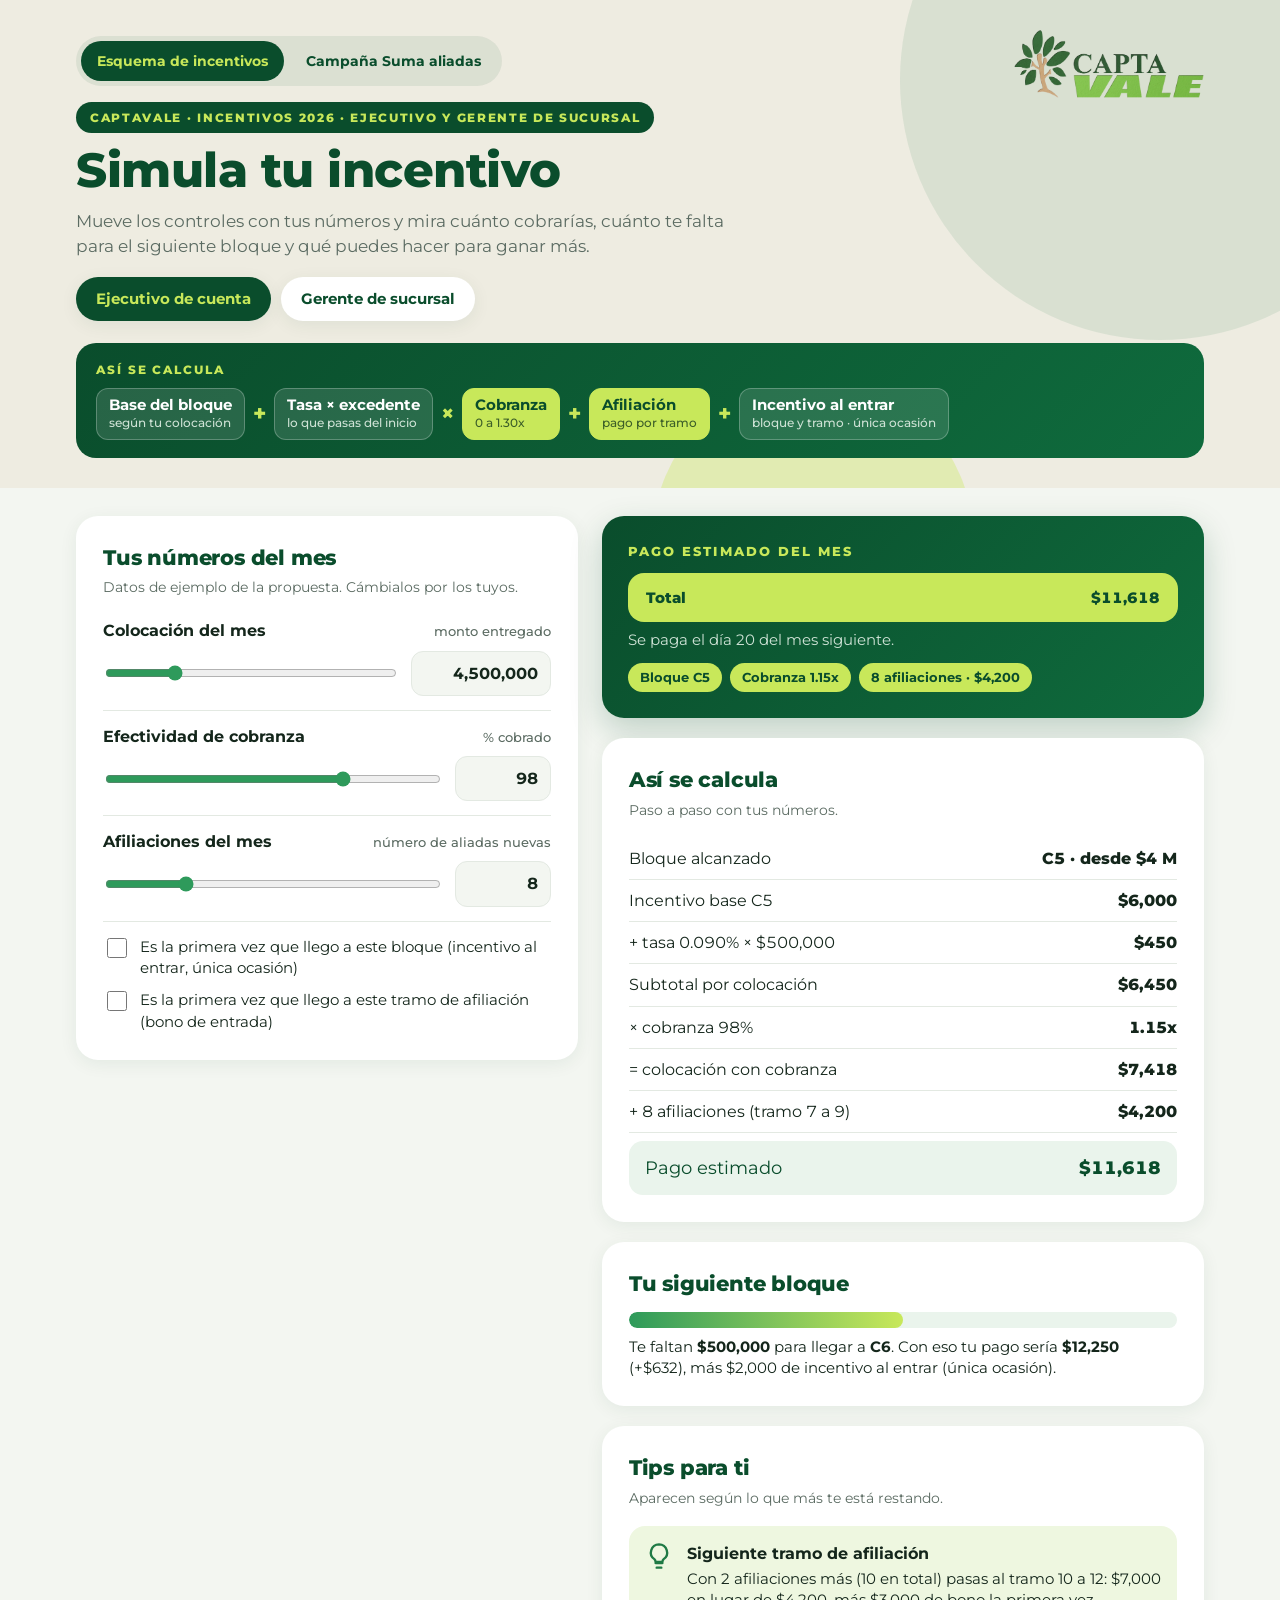
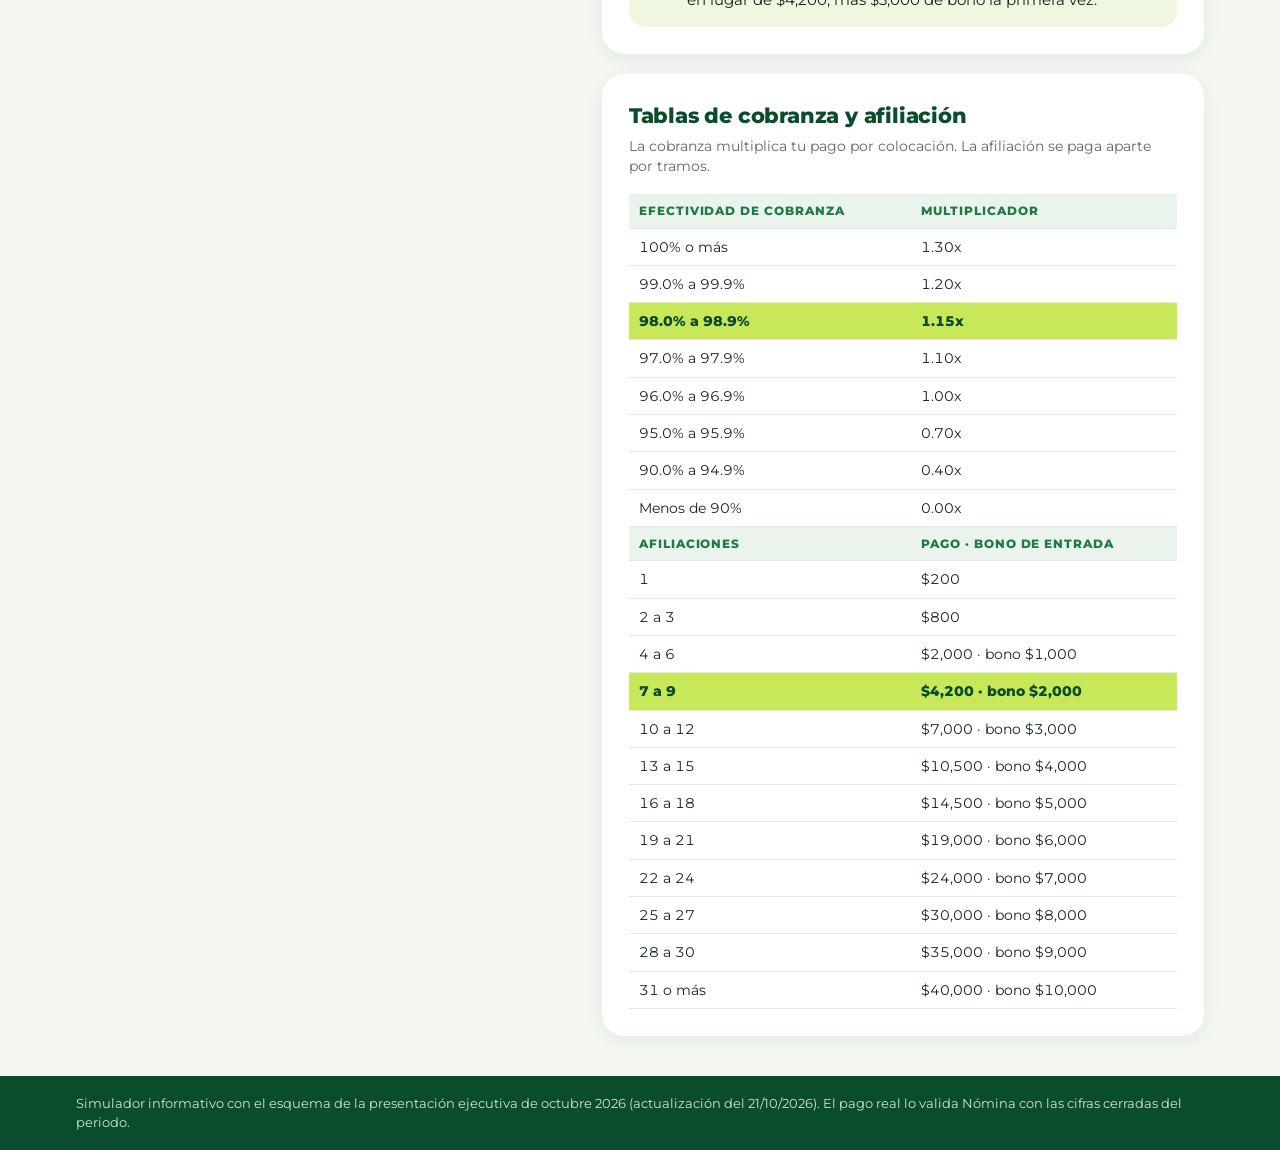
==== ejecutivo-gerente/index.html @ 30ae8094 "Agrega versiones Ejecutivo+Gerente y solo Ejecutivo; renombra salto e incluye aviso de viaje - ejecu" ====
<!doctype html>
<html lang="es">
<head>
<meta charset="utf-8">
<meta name="viewport" content="width=device-width, initial-scale=1, viewport-fit=cover">
<title>Simulador Captavale · Ejecutivo y Gerente</title>
<meta name="claude:viewport-fit-sides" content="cover">
<link rel="preconnect" href="https://fonts.googleapis.com">
<link rel="stylesheet" href="https://fonts.googleapis.com/css2?family=Montserrat:wght@400;500;600;700;800&display=swap">
<link rel="stylesheet" href="../assets/estilo.css">
<style>body{margin:0}[hidden]{display:none!important}</style>
</head>
<body>


<header>
  <div class="c1"></div><div class="c2"></div>
  <div class="wrap">
    <img class="logo" src="../assets/logo.png" alt="Captavale">
    <nav class="sheets" aria-label="Hojas del simulador"><a class="sheet" href="index.html" aria-current="page">Esquema de incentivos</a><a class="sheet" href="campana.html">Campaña Suma aliadas</a></nav>
    <span class="chip">Captavale · Incentivos 2026 · Ejecutivo y Gerente de sucursal</span>
    <h1>Simula tu incentivo</h1>
    <p>Mueve los controles con tus números y mira cuánto cobrarías, cuánto te falta para el siguiente bloque y qué puedes hacer para ganar más.</p>
    <div class="tabs" role="group" aria-label="Puesto">
      <button class="tab" type="button" data-role="ej" aria-pressed="true">Ejecutivo de cuenta</button>
      <button class="tab" type="button" data-role="ge" aria-pressed="false">Gerente de sucursal</button>
    </div>
    <div class="formula" aria-label="Fórmula del cálculo"><div class="lbl">ASÍ SE CALCULA</div><div class="ftoks" id="ftoks"></div></div>
  </div>
</header>

<main>
  <div class="wrap">
    <form class="card" id="form" autocomplete="off">
      <h2 id="formTitle">Tus números del mes</h2>
      <p class="hint" id="formHint">Datos de ejemplo. Cámbialos por los tuyos.</p>

      <div class="field">
        <label for="colNum"><span id="colLabel">Colocación del mes</span><small id="colSmall">monto entregado</small></label>
        <div class="row"><input type="range" id="colRange" aria-label="Colocación"><input class="num" id="colNum" inputmode="numeric"></div>
      </div>
      <div class="field">
        <label for="cobNum">Efectividad de cobranza <small>% cobrado</small></label>
        <div class="row"><input type="range" id="cobRange" min="80" max="105" step="0.1" aria-label="Cobranza"><input class="num short" id="cobNum" inputmode="decimal"></div>
      </div>
      <div class="field" id="afNField">
        <label for="afNNum"><span id="afLabelTxt">Afiliaciones del mes</span><small id="afSmall">número de aliadas nuevas</small></label>
        <div class="row"><input type="range" id="afNRange" min="0" max="35" step="1" aria-label="Afiliaciones"><input class="num short" id="afNNum" inputmode="numeric"></div>
      </div>
      <div class="field" id="rentField">
        <label for="rentNum">Rentabilidad acumulada <small>candado: 15% o más</small></label>
        <div class="row"><input type="range" id="rentRange" min="0" max="40" step="0.5" aria-label="Rentabilidad"><input class="num short" id="rentNum" inputmode="decimal"></div>
      </div>
      <div class="field" id="audField">
        <label for="audNum">Evaluación de auditoría <small>candado: 95% o más</small></label>
        <div class="row"><input type="range" id="audRange" min="70" max="100" step="1" aria-label="Auditoría"><input class="num short" id="audNum" inputmode="decimal"></div>
      </div>

      <div class="checks">
        <label class="check" id="firstBlockWrap"><input type="checkbox" id="firstBlock"><span id="firstBlockTxt">Es la primera vez que llego a este bloque</span></label>
        <label class="check" id="firstAfWrap"><input type="checkbox" id="firstAf"><span>Es la primera vez que llego a este tramo de afiliación (bono de entrada)</span></label>
        <label class="check" id="oldWrap"><input type="checkbox" id="oldBranch" checked><span>La sucursal tiene más de 1 año (aplica el candado de rentabilidad)</span></label>
      </div>
    </form>

    <section class="result" aria-live="polite">
      <div class="hero">
        <span class="lbl" id="heroLbl">Pago estimado del mes</span>
        <div class="totalbox"><span id="totLbl">Total</span><span class="big" id="total">$0</span></div>
        <span class="sub" id="heroSub"></span>
        <div class="pills" id="pills"></div>
      </div>

      <div class="card">
        <h2>Así se calcula</h2>
        <p class="hint">Paso a paso con tus números.</p>
        <div class="breakdown" id="breakdown"></div>
      </div>

      <div class="card progress">
        <h2>Tu siguiente bloque</h2>
        <div class="bar" role="img" id="barWrap" aria-label="Avance dentro del bloque"><i id="bar" style="width:0%"></i></div>
        <p id="nextTxt"></p>
      </div>

      <div class="card">
        <h2>Tips para ti</h2>
        <p class="hint">Aparecen según lo que más te está restando.</p>
        <div class="tips" id="tips"></div>
      </div>

      <div class="card">
        <h2>Tablas de cobranza y afiliación</h2>
        <p class="hint" id="multHint"></p>
        <div class="scroll"><table class="mtable" id="mtable"></table></div>
      </div>
    </section>
  </div>
</main>
<footer><div class="wrap">Simulador informativo con el esquema de la presentación ejecutiva de octubre 2026 (actualización del 21/10/2026). El pago real lo valida Nómina con las cifras cerradas del periodo.</div></footer>

<script>
(function(){
  const fmt = v => '$' + Math.round(v).toLocaleString('en-US');
  const fmtM = v => '$' + (v/1e6).toLocaleString('en-US',{maximumFractionDigits:2}) + ' M';
  const pct = v => (Math.round(v*1000)/10).toString().replace(/\.0$/,'') ;
  const num = n => n.toLocaleString('en-US');

  // ---------------- Tablas del esquema (presentación ejecutiva, octubre 2026)
  // Colocación: base del bloque + tasa marginal × excedente; "entra" = incentivo al entrar al bloque (única ocasión).
  const EJ = {
    code:'C', step:1e6, period:'mes',
    base:[250,1000,2000,3500,6000,7000,8000,11000,13000,15000,16000,20000,22000,24000,26000,35000],
    tasa:[.0008,.0008,.0008,.0009,.0009,.0010,.0010,.0011,.0011,.0012,.0012,.0013,.0013,.0014,.0015,.0015],
    entra:[500,1000,1000,1000,1000,2000,2000,2000,2000,2000,4000,4000,4000,6000,6000,8000]
  };
  const GE = {
    code:'G', step:2e6, period:'mes',
    base:[0,1000,2000,3500,5500,9000,10500,12500,15000,18000,21000,25000,29000,36000,42500,50000],
    tasa:[.00026,.00027,.00029,.00030,.00031,.00033,.00034,.00036,.00038,.00039,.00041,.00043,.00045,.00047,.00050,.00052],
    entra:[500,500,500,1000,1000,1000,2000,2000,2000,3000,3000,4000,4000,6000,6000,0]
  };
  const RE = {
    code:'B', step:15e6, period:'trimestre',
    base:[5000,7750,11150,15050,19600,24650,30350,36550,43400,50900,58900,67550,76850,86800,97400,108500,120250,132650,145700,159400,173750],
    tasa:[.00015,.00016,.00016,.00017,.00017,.00018,.00018,.00019,.00020,.00020,.00021,.00022,.00023,.00024,.00024,.00025,.00026,.00027,.00028,.00029,.00030],
    // El salto de la tabla regional ($0 a $10,000) ya está incluido en la base de cada bloque: no se paga aparte.
    salto:[0,500,1000,1500,2000,2500,3000,3500,4000,4500,5000,5500,6000,6500,7000,7500,8000,8500,9000,9500,10000],
    entra:null
  };
  // Multiplicador de cobranza (igual para los tres niveles)
  const EFF = [[100,'100% o más',1.30],[99,'99.0% a 99.9%',1.20],[98,'98.0% a 98.9%',1.15],[97,'97.0% a 97.9%',1.10],
               [96,'96.0% a 96.9%',1.00],[95,'95.0% a 95.9%',0.70],[90,'90.0% a 94.9%',0.40],[-1,'Menos de 90%',0]];
  const effRow = p => EFF.findIndex(r => p >= r[0]);
  // Pago por afiliación: [mínimo, máximo, pago, bono de entrada]
  const AF_EJ = [[1,1,200,0],[2,3,800,0],[4,6,2000,1000],[7,9,4200,2000],[10,12,7000,3000],[13,15,10500,4000],[16,18,14500,5000],
                 [19,21,19000,6000],[22,24,24000,7000],[25,27,30000,8000],[28,30,35000,9000],[31,Infinity,40000,10000]];
  const AF_GE = [[1,4,0,0],[5,10,200,0],[11,20,750,0],[21,30,1500,1000],[31,40,3000,2000],[41,50,6000,3000],[51,60,10000,4000],
                 [61,70,15000,5000],[71,80,17500,6000],[81,90,24000,7000],[91,100,28000,8000],[101,Infinity,35000,9000]];
  const AF_RE = [[1,100,0,0],[101,200,1000,0],[201,300,5000,1000],[301,400,9000,2000],[401,500,14000,3000],[501,600,20000,4000],
                 [601,700,30000,5000],[701,Infinity,50000,6000]];
  const afTramo = (T, n) => T.find(t => n >= t[0] && n <= t[1]) || null;
  const afLabel = t => t[1] === Infinity ? num(t[0]) + ' o más' : (t[0] === t[1] ? String(t[0]) : num(t[0]) + ' a ' + num(t[1]));

  const ROLES = {
    ej:{tbl:EJ, af:AF_EJ, title:'Tus números del mes', col:'Colocación del mes', colSmall:'monto entregado', colMax:20e6, colStep:50000,
        afTxt:'Afiliaciones del mes', afSmall:'número de aliadas nuevas', afMax:35,
        hero:'Pago estimado del mes', firstTxt:'Es la primera vez que llego a este bloque (incentivo al entrar, única ocasión)',
        sample:{col:4500000,cob:98,afN:8,rent:25,aud:96}},
    ge:{tbl:GE, af:AF_GE, title:'Los números de tu sucursal', col:'Colocación de la sucursal', colSmall:'suma de tus ejecutivos en el mes', colMax:40e6, colStep:100000,
        afTxt:'Afiliaciones de la sucursal', afSmall:'suma de tus ejecutivos en el mes', afMax:120,
        hero:'Pago estimado del mes', firstTxt:'Es la primera vez que la sucursal llega a este bloque (incentivo al entrar, única ocasión)',
        sample:{col:10500000,cob:97,afN:25,rent:25,aud:96}},
    re:{tbl:RE, af:AF_RE, title:'Los números de tu región', col:'Colocación del trimestre', colSmall:'suma de 3 meses de la región', colMax:330e6, colStep:500000,
        afTxt:'Afiliaciones de la región', afSmall:'suma del trimestre', afMax:800,
        hero:'Pago estimado del trimestre', firstTxt:'',
        sample:{col:125000000,cob:99,afN:250,rent:16,aud:96}}
  };

  const FORMULA = {
    ej:[['Base del bloque','según tu colocación',0],'+',['Tasa × excedente','lo que pasas del inicio',0],'×',['Cobranza','0 a 1.30x',1],'+',['Afiliación','pago por tramo',1],'+',['Incentivo al entrar','bloque y tramo · única ocasión',0]],
    ge:[['Base del bloque','colocación de la sucursal',0],'+',['Tasa × excedente','lo que pasa del inicio',0],'×',['Cobranza','0 a 1.30x',1],'+',['Afiliación','pago por tramo',1],'+',['Incentivo al entrar','única ocasión',0],'→',['Candados','rentabilidad y auditoría',0]],
    re:[['Base del bloque','colocación del trimestre',0],'+',['Tasa × excedente','lo que pasa del inicio',0],'×',['Cobranza','0 a 1.30x',1],'+',['Afiliación','pago por tramo',1],'→',['Candados','rentabilidad y auditoría',0]]
  };
  const PERMITIDOS = ['ej','ge'];
  let role = 'ej';
  try { const r = localStorage.getItem('captavale-sim-role-ejecutivo-gerente'); if (r && PERMITIDOS.includes(r)) role = r; } catch(e){}
  const $ = id => document.getElementById(id);
  const pairs = [['colRange','colNum'],['cobRange','cobNum'],['afNRange','afNNum'],['rentRange','rentNum'],['audRange','audNum']];

  function blockOf(t, amt){ return Math.min(Math.floor(Math.max(amt,0) / t.step), t.base.length - 1); }

  function setRole(r){
    role = r;
    try { localStorage.setItem('captavale-sim-role-ejecutivo-gerente', r); } catch(e){}
    document.querySelectorAll('.tab').forEach(b => b.setAttribute('aria-pressed', String(b.dataset.role === r)));
    const R = ROLES[r];
    $('formTitle').textContent = R.title;
    $('colLabel').textContent = R.col; $('colSmall').textContent = R.colSmall;
    $('colRange').max = R.colMax; $('colRange').step = R.colStep; $('colRange').min = 0;
    $('afLabelTxt').textContent = R.afTxt; $('afSmall').textContent = R.afSmall; $('afNRange').max = R.afMax;
    $('heroLbl').textContent = R.hero;
    $('ftoks').innerHTML = FORMULA[r].map(x => typeof x === 'string' ? `<span class="op">${x}</span>` : `<div class="tok${x[2]?' l':''}">${x[0]}<small>${x[1]}</small></div>`).join('');
    $('rentField').hidden = r === 'ej';
    $('audField').hidden = r === 'ej';
    $('oldWrap').hidden = r !== 'ge';
    $('firstBlockWrap').hidden = r === 're';
    $('firstBlockTxt').textContent = R.firstTxt;
    const s = R.sample;
    setVal('col', s.col); setVal('cob', s.cob); setVal('afN', s.afN); setVal('rent', s.rent); setVal('aud', s.aud);
    $('firstBlock').checked = false; $('firstAf').checked = false;
    $('formHint').textContent = 'Datos de ejemplo de la propuesta. Cámbialos por los tuyos.';
    calc();
  }
  function setVal(k, v){
    $(k+'Range').value = v;
    $(k+'Num').value = (k === 'col' || k === 'afN') ? Math.round(v).toLocaleString('en-US') : String(v);
  }
  function getVal(k){
    const v = parseFloat(String($(k+'Num').value).replace(/[^0-9.]/g,''));
    return isNaN(v) ? 0 : v;
  }

  const ICON = {
    tip:'<svg viewBox="0 0 24 24" fill="none" stroke="currentColor" stroke-width="2" stroke-linecap="round" stroke-linejoin="round" aria-hidden="true"><path d="M9 18h6M10 22h4M12 2a7 7 0 0 0-4 12.7c.6.5 1 1.3 1 2.1V17h6v-.2c0-.8.4-1.6 1-2.1A7 7 0 0 0 12 2z"/></svg>',
    warn:'<svg viewBox="0 0 24 24" fill="none" stroke="currentColor" stroke-width="2" stroke-linecap="round" stroke-linejoin="round" aria-hidden="true"><path d="M10.3 3.9 1.8 18a2 2 0 0 0 1.7 3h17a2 2 0 0 0 1.7-3L13.7 3.9a2 2 0 0 0-3.4 0z"/><path d="M12 9v4M12 17h.01"/></svg>',
    ok:'<svg viewBox="0 0 24 24" fill="none" stroke="currentColor" stroke-width="2" stroke-linecap="round" stroke-linejoin="round" aria-hidden="true"><circle cx="12" cy="12" r="10"/><path d="m8 12 3 3 5-6"/></svg>'
  };
  function tipHTML(kind, title, body, list){
    const cls = kind === 'ok' || kind === 'tip' ? '' : kind;
    const ic = kind === 'ok' ? ICON.ok : (kind === 'tip' ? ICON.tip : ICON.warn);
    return `<div class="tip ${cls}">${ic}<div><h3>${title}</h3><p>${body}</p>${list ? '<ul>' + list.map(x => '<li>' + x + '</li>').join('') + '</ul>' : ''}</div></div>`;
  }
  const TIPS_COB = ['Llama o visita 2 días antes de cada vencimiento, sobre todo en el primer pago.',
                    'Revisa tu cartera cada día: un atraso de 1 día se arregla hoy.',
                    'Antes de colocar, valida domicilio, referencias y cuánto puede pagar la aliada.'];
  const TIPS_AF = ['Pide recomendaciones a tus aliadas de personas que trabajan con vales.',
                   'Pide referidas a tus mejores aliadas: una aliada que paga bien recomienda a otras igual.',
                   'Mide tu avance cada semana; no esperes al día 30.'];
  const TIPS_GE_AF = ['Revisa cada semana el avance de afiliación de cada ejecutivo.',
                      'Acompaña a quien lleva menos de 4 afiliaciones: desde 4 al mes cada ejecutivo cobra $2,000 por afiliación.',
                      'Activa a las aliadas nuevas en sus primeros 30 días.'];
  const TIPS_RE_AF = ['Pide a cada gerente su plan semanal de afiliación.',
                      'Compara sucursales cada semana y apoya a las que van abajo del ritmo.',
                      'Recuerda que la campaña Suma aliadas premia a las ejecutivas: úsala para empujar el trimestre.'];

  function calc(){
    const R = ROLES[role], t = R.tbl, AF = R.af;
    const col = getVal('col'), cob = getVal('cob'), afN = Math.floor(getVal('afN')), rent = getVal('rent'), aud = getVal('aud');
    const i = blockOf(t, col), code = t.code + (i+1);
    const desde = i * t.step, extraAmt = Math.max(col - desde, 0);
    const base = t.base[i], extra = t.tasa[i] * extraAmt, sub = base + extra;
    const ci = effRow(cob), cm = EFF[ci][2];
    const lines = [], tips = [], pills = [];

    lines.push(['Bloque alcanzado', code + ' · desde ' + fmtM(desde)]);
    lines.push(['Incentivo base ' + code, fmt(base)]);
    lines.push(['+ tasa ' + (t.tasa[i]*100).toFixed(t.tasa[i] < .001 ? 3 : 2) + '% × ' + fmt(extraAmt), fmt(extra)]);
    lines.push(['Subtotal por colocación', fmt(sub), 'b']);
    lines.push(['× cobranza ' + pct(cob/100) + '%', cm.toFixed(2) + 'x']);
    const colPart = Math.round(sub * cm * 100) / 100;
    lines.push(['= colocación con cobranza', fmt(colPart)]);

    const tr = afTramo(AF, afN), afPay = tr ? tr[2] : 0;
    lines.push(['+ ' + num(afN) + ' afiliaciones' + (tr ? ' (tramo ' + afLabel(tr) + ')' : ''), fmt(afPay)]);
    let entra = 0, bonoAf = 0;
    if ($('firstBlock').checked && t.entra && t.entra[i]){ entra = t.entra[i]; lines.push(['+ incentivo al entrar a ' + code + ' (única ocasión)', fmt(entra)]); }
    if ($('firstAf').checked && tr && tr[3]){ bonoAf = tr[3]; lines.push(['+ bono de entrada al tramo (una vez)', fmt(bonoAf)]); }
    const gross = colPart + afPay + entra + bonoAf;

    let candadosOk = true, total = gross;
    if (role !== 'ej'){
      const needRent = role === 're' || $('oldBranch').checked;
      const rentOk = !needRent || rent >= 15, audOk = aud >= 95;
      candadosOk = rentOk && audOk;
      lines.push(['Candados (rentabilidad ' + pct(rent/100) + '%, auditoría ' + pct(aud/100) + '%)', candadosOk ? 'Cumple' : 'No cumple', candadosOk ? '' : 'm']);
      total = candadosOk ? gross : 0;
      if (!candadosOk){
        tips.push(['bad', 'Sin candados no hay pago', (!rentOk ? 'La rentabilidad está en ' + pct(rent/100) + '% y el mínimo es 15%. ' : '') + (!audOk ? 'La auditoría está en ' + pct(aud/100) + '% y el mínimo es 95%. ' : '') + 'Con los candados cumplidos cobrarías ' + fmt(gross) + '.',
          ['Revisa gastos y castigos de cartera ' + (role==='ge'?'de la sucursal':'de cada sucursal') + ' cada semana.', 'Prepara la auditoría con la lista de puntos revisados y corrige los pendientes antes de la visita.']]);
      }
    }

    $('total').textContent = fmt(total);
    $('heroSub').textContent = role === 're'
      ? 'Se paga al cierre del trimestre. Bono anual de 3 meses de sueldo si la región supera 20% de rentabilidad (con EBITDA Capta cumpliendo al 85%).'
      : (role === 'ge' ? 'Si tienes varias sucursales, cobras la suma de todas.' : 'Se paga el día 20 del mes siguiente.');
    lines.push(['Pago estimado', fmt(total), 't']);
    $('breakdown').innerHTML = lines.map(l => `<div class="line${l[2]==='t'?' total':''}${l[2]==='m'?' muted':''}"><span>${l[0]}</span><span>${l[1]}</span></div>`).join('');

    // pills
    pills.push(['Bloque ' + code, 'ok']);
    pills.push(['Cobranza ' + cm.toFixed(2) + 'x', cm >= 1 ? 'ok' : (cm > 0 ? 'warn' : 'bad')]);
    pills.push([num(afN) + ' afiliaciones · ' + fmt(afPay), afPay > 0 ? 'ok' : 'warn']);
    if (role !== 'ej') pills.push([candadosOk ? 'Candados OK' : 'Candados sin cumplir', candadosOk ? 'ok' : 'bad']);
    $('pills').innerHTML = pills.map(p => `<span class="pill ${p[1]}">${p[0]}</span>`).join('');

    // siguiente bloque
    const last = i === t.base.length - 1;
    const into = last ? 1 : (col - desde) / t.step;
    $('bar').style.width = Math.max(2, Math.min(100, into*100)) + '%';
    if (last){
      $('nextTxt').innerHTML = 'Estás en el bloque más alto (' + code + '). Cada peso adicional suma ' + (t.tasa[i]*100).toFixed(3) + '% sobre lo que pase de ' + fmtM(desde) + '.';
      $('barWrap').setAttribute('aria-label', 'Bloque más alto ' + code);
    } else {
      const falta = (i+1) * t.step - col;
      const nextCol = t.base[i+1] * cm;
      const gain = candadosOk ? nextCol - colPart : 0;
      const nextTotal = candadosOk ? nextCol + afPay : 0;
      $('nextTxt').innerHTML = `Te faltan <b>${fmt(falta)}</b> para llegar a <b>${t.code}${i+2}</b>. Con eso tu pago sería <b>${fmt(nextTotal)}</b> (${gain >= 0 ? '+' : ''}${fmt(gain)})` +
        (t.entra && t.entra[i+1] ? `, más ${fmt(t.entra[i+1])} de incentivo al entrar (única ocasión).` : '.')
        + (t.salto ? ` La base de ${t.code}${i+2} ya incluye un salto de ${fmt(t.salto[i+1])}.` : '');
      $('barWrap').setAttribute('aria-label', 'Llevas ' + Math.round(into*100) + '% del bloque ' + code);
      if (into >= 0.75) tips.push(['tip', 'Estás muy cerca del siguiente bloque', `Solo te faltan ${fmt(falta)} para ${t.code}${i+2}. Subir de bloque vale más que crecer dentro del bloque.`]);
    }

    // tips de cobranza
    if (cob < 90){
      tips.unshift(['bad', 'Con menos de 90% de cobranza no hay pago por colocación', `Tu cobranza está en ${pct(cob/100)}%. Si llegas a 96%, tu pago por colocación sería ${fmt(sub)}.`, TIPS_COB]);
    } else if (cob < 96){
      tips.unshift(['warn', 'Tu cobranza te está restando', `Con ${pct(cob/100)}% tu colocación se multiplica por ${cm.toFixed(2)}. Llegando a 96% cobrarías ${fmt(sub)} por colocación en lugar de ${fmt(colPart)}.`, TIPS_COB]);
    }
    // tips de afiliación
    const ix = tr ? AF.indexOf(tr) : -1;
    let nt = AF[ix + 1];
    while (nt && nt[2] === 0) nt = AF[AF.indexOf(nt) + 1];
    const tipList = role === 'ej' ? TIPS_AF : (role === 'ge' ? TIPS_GE_AF : TIPS_RE_AF);
    if (nt){
      const faltan = nt[0] - afN;
      const kind = afPay === 0 || (role === 'ej' && afN < 4) ? 'warn' : 'tip';
      const head = afPay === 0 ? 'Empieza a cobrar por afiliación' : 'Siguiente tramo de afiliación';
      tips.push([kind, head, `Con ${num(faltan)} ${faltan===1?'afiliación':'afiliaciones'} más (${num(nt[0])} en total) pasas al tramo ${afLabel(nt)}: ${fmt(nt[2])} en lugar de ${fmt(afPay)}${nt[3] ? ', más ' + fmt(nt[3]) + ' de bono la primera vez' : ''}.`, kind === 'warn' ? tipList : null]);
    }
    if (!tips.length) tips.push(['ok', 'Vas muy bien', 'Cobranza y afiliación están en verde. Mantén la cartera sana y busca el siguiente bloque.']);
    $('tips').innerHTML = tips.map(x => tipHTML(x[0], x[1], x[2], x[3])).join('');

    // tablas
    $('multHint').textContent = 'La cobranza multiplica tu pago por colocación. La afiliación se paga aparte por tramos' + (role === 'ej' ? '.' : ' (' + (role === 'ge' ? 'afiliaciones de la sucursal en el mes' : 'afiliaciones de la región en el trimestre') + ').');
    let h = '<thead><tr><th>Efectividad de cobranza</th><th>Multiplicador</th></tr></thead><tbody>';
    EFF.forEach((r, k) => { h += `<tr class="${k===ci?'on':''}"><td>${r[1]}</td><td>${r[2].toFixed(2)}x</td></tr>`; });
    h += '</tbody><thead><tr><th>Afiliaciones</th><th>Pago · bono de entrada</th></tr></thead><tbody>';
    AF.forEach(a => { h += `<tr class="${a===tr?'on':''}"><td>${afLabel(a)}</td><td>${fmt(a[2])}${a[3]?' · bono '+fmt(a[3]):''}</td></tr>`; });
    $('mtable').innerHTML = h + '</tbody>';
  }

  pairs.forEach(([r, n]) => {
    const k = r.replace('Range','');
    $(r).addEventListener('input', () => { setVal(k, parseFloat($(r).value)); calc(); });
    $(n).addEventListener('input', () => { $(r).value = getVal(k); calc(); });
    $(n).addEventListener('blur', () => setVal(k, getVal(k)));
  });
  ['firstBlock','firstAf','oldBranch'].forEach(id => $(id).addEventListener('change', calc));
  document.querySelectorAll('.tab').forEach(b => b.addEventListener('click', () => setRole(b.dataset.role)));
  $('form').addEventListener('submit', e => e.preventDefault());
  setRole(role);
})();
</script>

</body>
</html>
---- assets/estilo.css ----
/* Look de las infografías Captavale: encabezado crema con círculos y logo, fórmula en barra verde, tarjetas blancas con sombra suave y resultado tipo recibo. */
:root{
  --deep:#0A4D2C; --brand-2:#1F7A45; --mid:#2E9A5B; --lime:#C8E85A; --cream:#EEECE1; --on-brand:#FFFFFF; --on-brand-soft:#CFE3D6;
  --bg:#F3F6F1; --surface:#FFFFFF; --surface-2:#EAF4EC; --ink:#14261B; --muted:#5B6B62; --line:#E3E9E2; --title:#0A4D2C;
  --good:#1E7B4B; --warn:#8A5A00; --warn-bg:#FCEFD6; --bad:#B42318; --bad-bg:#FDECEA; --tip-bg:#EEF7E0; --shadow:0 4px 18px rgba(10,77,44,.07);
  --font:'Montserrat', 'Segoe UI', system-ui, sans-serif;
}
@media (prefers-color-scheme: dark){:root:not([data-theme="light"]){
  --deep:#0B3A22; --brand-2:#5FD08F; --mid:#3DB56A; --cream:#17281E; --on-brand:#F1F8F3; --on-brand-soft:#A9CDB6;
  --bg:#0C1712; --surface:#13241A; --surface-2:#1B3325; --ink:#E6F2EA; --muted:#9DB8A6; --line:#26412F; --title:#C8E85A;
  --good:#5FD08F; --warn:#F2C46B; --warn-bg:#3A2E12; --bad:#FF8A80; --bad-bg:#3D1A17; --tip-bg:#1F3320; --shadow:none; color-scheme:dark}}
:root[data-theme="dark"]{
  --deep:#0B3A22; --brand-2:#5FD08F; --mid:#3DB56A; --cream:#17281E; --on-brand:#F1F8F3; --on-brand-soft:#A9CDB6;
  --bg:#0C1712; --surface:#13241A; --surface-2:#1B3325; --ink:#E6F2EA; --muted:#9DB8A6; --line:#26412F; --title:#C8E85A;
  --good:#5FD08F; --warn:#F2C46B; --warn-bg:#3A2E12; --bad:#FF8A80; --bad-bg:#3D1A17; --tip-bg:#1F3320; --shadow:none; color-scheme:dark}
*{box-sizing:border-box}
body{background:var(--bg);color:var(--ink);font-family:var(--font);font-size:16px;line-height:1.45}
.wrap{max-width:1160px;margin:0 auto;padding-left:max(16px, env(safe-area-inset-left, 0px));padding-right:max(16px, env(safe-area-inset-right, 0px))}
header{position:relative;background:var(--cream);overflow:hidden}
header .c1{position:absolute;right:-140px;top:-180px;width:520px;height:520px;border-radius:50%;background:var(--brand-2);opacity:.10;pointer-events:none}
header .c2{position:absolute;right:24%;bottom:-210px;width:320px;height:320px;border-radius:50%;background:var(--lime);opacity:.35;pointer-events:none}
header .wrap{position:relative;padding-block:36px 30px;display:flex;flex-direction:column;gap:12px}
.logo{position:absolute;right:max(16px, env(safe-area-inset-right, 0px));top:30px;width:190px;height:auto}
@media (max-width:640px){.logo{position:static;width:150px;order:-1}}
.chip{align-self:flex-start;background:var(--deep);color:var(--lime);font-weight:800;font-size:12px;letter-spacing:.14em;padding:7px 14px;border-radius:999px;text-transform:uppercase}
h1{margin:0;font-size:clamp(30px,4.8vw,48px);font-weight:800;line-height:1.08;letter-spacing:-.5px;color:var(--title);text-wrap:balance;max-width:16ch}
header p{margin:0;color:var(--muted);max-width:60ch;font-size:17px}
.tabs{display:flex;gap:10px;flex-wrap:wrap;margin-top:6px}
.tab{font:inherit;font-weight:700;font-size:15px;border:0;background:var(--surface);color:var(--title);padding:11px 20px;border-radius:999px;cursor:pointer;min-height:44px;box-shadow:var(--shadow)}
.tab[aria-pressed="true"]{background:var(--deep);color:var(--lime)}
.tab:focus-visible,button:focus-visible,input:focus-visible{outline:3px solid var(--mid);outline-offset:2px}
.formula{background:linear-gradient(135deg,#0A4D2C 0%,#0F6B3D 100%);border-radius:20px;padding:18px 20px;color:#fff;margin-top:10px}
.formula .lbl{font-size:12px;font-weight:800;letter-spacing:.16em;color:var(--lime)}
.ftoks{display:flex;align-items:center;flex-wrap:wrap;gap:8px;margin-top:10px}
.tok{background:rgba(255,255,255,.12);border:1.5px solid rgba(255,255,255,.25);border-radius:12px;padding:8px 12px;font-size:14.5px;font-weight:700;line-height:1.2}
.tok small{display:block;font-size:12px;font-weight:500;color:#CFE3D6;margin-top:2px}
.tok.l{background:#C8E85A;color:#0A4D2C;border-color:#C8E85A} .tok.l small{color:#3C5E28}
.op{font-size:22px;font-weight:800;color:#C8E85A}
main .wrap{padding-block:28px 40px;display:grid;grid-template-columns:minmax(0,5fr) minmax(0,6fr);gap:24px;align-items:start}
@media (max-width:820px){main .wrap{grid-template-columns:minmax(0,1fr)}}
.card{background:var(--surface);border-radius:22px;padding:26px;box-shadow:var(--shadow);border:1px solid transparent}
.card h2{margin:0 0 4px;font-size:21px;font-weight:800;color:var(--title);letter-spacing:-.2px}
.hint{margin:0 0 18px;color:var(--muted);font-size:14px}
.field{display:flex;flex-direction:column;gap:8px;padding-block:14px;border-top:1px solid var(--line)}
.field:first-of-type{border-top:0;padding-top:4px}
.field label{font-weight:700;display:flex;justify-content:space-between;gap:12px;align-items:baseline}
.field label small{font-weight:500;color:var(--muted);font-size:13px}
.row{display:flex;gap:12px;align-items:center}
.row input[type=range]{flex:1;min-width:0;accent-color:var(--mid);height:28px}
.num{width:140px;flex:none;font:inherit;font-weight:700;font-variant-numeric:tabular-nums;padding:10px 12px;border-radius:12px;border:1.5px solid var(--line);background:var(--bg);color:var(--ink);text-align:right}
.num.short{width:96px}
.checks{display:flex;flex-direction:column;gap:10px;padding-top:14px;border-top:1px solid var(--line)}
.check{display:flex;gap:10px;align-items:flex-start;font-size:15px;cursor:pointer}
.check input{width:20px;height:20px;accent-color:var(--mid);flex:none;margin-top:2px}
.result{display:flex;flex-direction:column;gap:20px}
.hero{background:linear-gradient(135deg,#0A4D2C 0%,#0F6B3D 100%);color:#fff;border-radius:22px;padding:26px;display:flex;flex-direction:column;gap:8px;box-shadow:0 12px 32px rgba(10,77,44,.22)}
.hero .lbl{color:#C8E85A;font-size:13px;font-weight:800;letter-spacing:.16em;text-transform:uppercase}
.hero .totalbox{background:#C8E85A;color:#0A4D2C;border-radius:16px;padding:14px 18px;display:flex;justify-content:space-between;align-items:center;gap:12px;margin-top:4px}
.hero .totalbox span{font-weight:800;font-size:15px}
.hero .big{font-size:clamp(38px,6.5vw,56px);font-weight:800;line-height:1;font-variant-numeric:tabular-nums}
.hero .sub{color:#CFE3D6;font-size:14.5px}
.pills{display:flex;gap:8px;flex-wrap:wrap;margin-top:4px}
.pill{font-size:13px;font-weight:700;padding:5px 12px;border-radius:999px;background:rgba(255,255,255,.14);color:#fff}
.pill.ok{background:#C8E85A;color:#0A4D2C}
.pill.warn{background:#F2C46B;color:#3A2700}
.pill.bad{background:#FFB4AB;color:#5C0F0A}
.breakdown{display:flex;flex-direction:column}
.line{display:flex;justify-content:space-between;gap:16px;padding:9px 0;border-bottom:1px solid var(--line);font-variant-numeric:tabular-nums}
.line span:last-child{font-weight:800;white-space:nowrap}
.line.total{border-bottom:0;margin-top:8px;padding:14px 16px;font-size:18px;background:var(--surface-2);border-radius:14px;color:var(--title)}
.line.muted{color:var(--muted)}
.progress{display:flex;flex-direction:column;gap:8px}
.bar{height:16px;background:var(--surface-2);border-radius:999px;overflow:hidden}
.bar i{display:block;height:100%;background:linear-gradient(90deg,var(--mid),var(--lime));border-radius:999px;transition:width .25s}
.progress p{margin:0;font-size:15px}
.tips{display:flex;flex-direction:column;gap:12px}
.tip{display:flex;gap:14px;align-items:flex-start;padding:16px;border-radius:16px;background:var(--tip-bg)}
.tip.warn{background:var(--warn-bg)}
.tip.bad{background:var(--bad-bg)}
.tip svg{flex:none;width:28px;height:28px;color:var(--brand-2)}
.tip.warn svg{color:var(--warn)} .tip.bad svg{color:var(--bad)}
.tip h3{margin:0 0 4px;font-size:16px}
.tip p{margin:0;font-size:14.5px;color:var(--ink)}
.tip ul{margin:6px 0 0;padding-left:18px;font-size:14.5px}
.mtable{width:100%;border-collapse:separate;border-spacing:0;font-size:14px;font-variant-numeric:tabular-nums}
.mtable th,.mtable td{padding:8px 10px;text-align:left;border-bottom:1px solid var(--line)}
.mtable th{color:var(--brand-2);font-weight:800;font-size:12px;text-transform:uppercase;letter-spacing:.08em;background:var(--surface-2)}
.mtable tr.on td{background:#C8E85A;color:#0A4D2C;font-weight:800}
.scroll{overflow-x:auto}
.tiers{display:grid;grid-template-columns:repeat(3,1fr);gap:10px;margin-top:6px}
.tier{border-radius:14px;padding:12px;color:#fff;opacity:.45}
.tier.on{opacity:1;box-shadow:0 0 0 3px #C8E85A}
.tier b{display:block;font-size:12px;letter-spacing:.14em}
.tier span{display:block;font-size:22px;font-weight:800;line-height:1.1;margin-top:4px}
.tier small{font-size:12.5px}
.camp-note{margin:12px 0 0;font-size:14.5px}
footer{background:var(--deep);color:#CFE3D6}
footer .wrap{padding-block:18px;font-size:13px}
@media (prefers-reduced-motion:reduce){.bar i{transition:none}}
.sheets{display:flex;gap:6px;flex-wrap:wrap;background:rgba(10,77,44,.08);padding:5px;border-radius:999px;align-self:flex-start;margin-bottom:4px}
.sheet{font-weight:700;font-size:14px;text-decoration:none;color:var(--title);padding:9px 16px;border-radius:999px;min-height:40px;display:inline-flex;align-items:center}
.sheet[aria-current="page"]{background:var(--deep);color:var(--lime)}
.sheet:focus-visible{outline:3px solid var(--mid);outline-offset:2px}
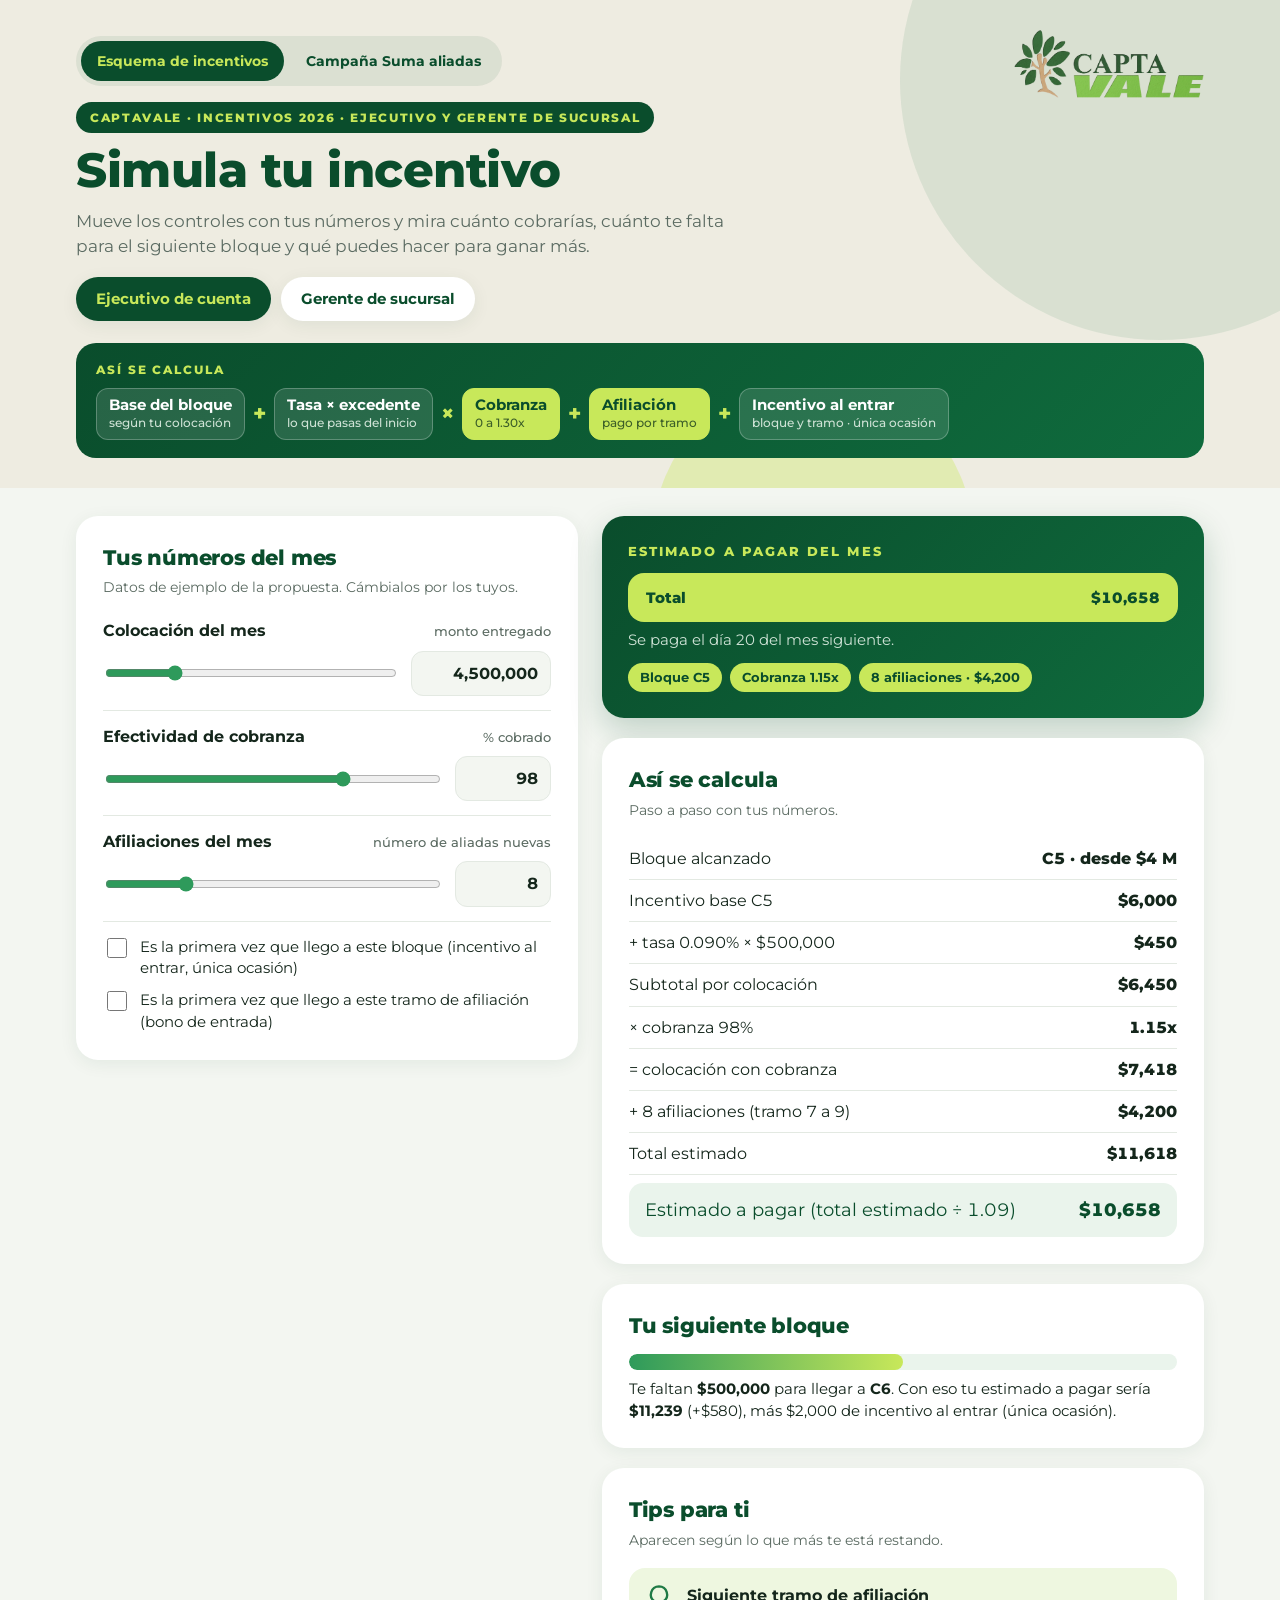
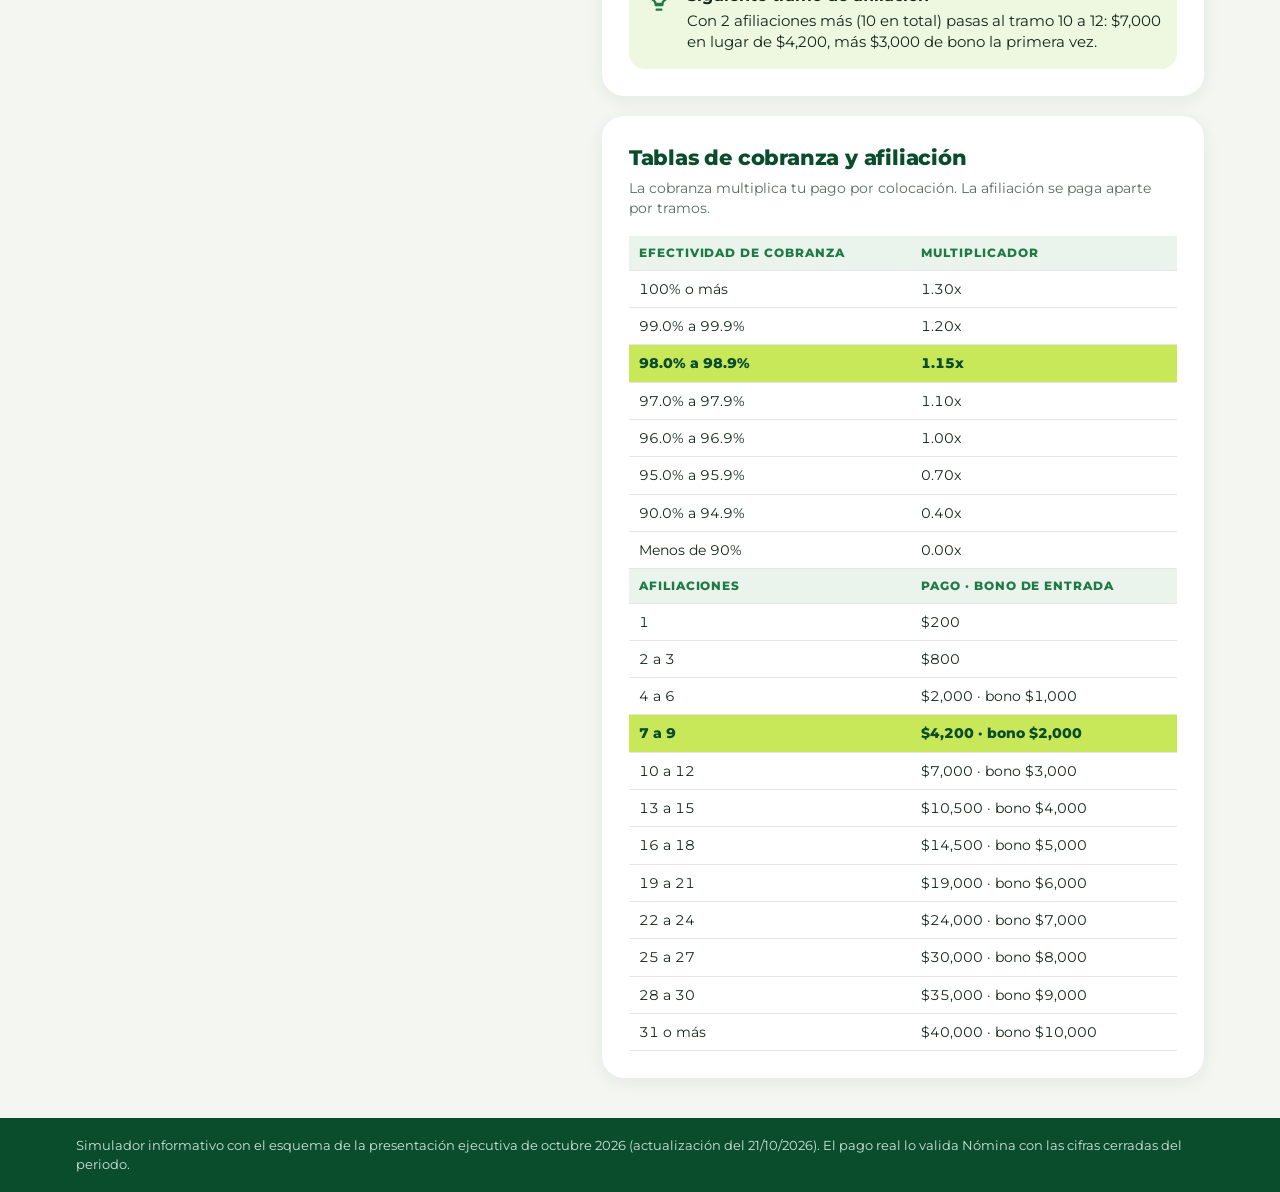
==== commit e1677100: "Agrega estimado a pagar (total estimado ÷ 1.09) en simuladores de ejecutivo y ejecutivo-gerente Co-A" ====
--- a/ejecutivo-gerente/index.html
+++ b/ejecutivo-gerente/index.html
@@ -65,7 +65,7 @@
 
     <section class="result" aria-live="polite">
       <div class="hero">
-        <span class="lbl" id="heroLbl">Pago estimado del mes</span>
+        <span class="lbl" id="heroLbl">Estimado a pagar del mes</span>
         <div class="totalbox"><span id="totLbl">Total</span><span class="big" id="total">$0</span></div>
         <span class="sub" id="heroSub"></span>
         <div class="pills" id="pills"></div>
@@ -102,6 +102,8 @@
 <script>
 (function(){
   const fmt = v => '$' + Math.round(v).toLocaleString('en-US');
+  // El total estimado se divide entre DIVISOR para obtener el estimado a pagar.
+  const DIVISOR = 1.09;
   const fmtM = v => '$' + (v/1e6).toLocaleString('en-US',{maximumFractionDigits:2}) + ' M';
   const pct = v => (Math.round(v*1000)/10).toString().replace(/\.0$/,'') ;
   const num = n => n.toLocaleString('en-US');
@@ -145,11 +147,11 @@
   const ROLES = {
     ej:{tbl:EJ, af:AF_EJ, title:'Tus números del mes', col:'Colocación del mes', colSmall:'monto entregado', colMax:20e6, colStep:50000,
         afTxt:'Afiliaciones del mes', afSmall:'número de aliadas nuevas', afMax:35,
-        hero:'Pago estimado del mes', firstTxt:'Es la primera vez que llego a este bloque (incentivo al entrar, única ocasión)',
+        hero:'Estimado a pagar del mes', firstTxt:'Es la primera vez que llego a este bloque (incentivo al entrar, única ocasión)',
         sample:{col:4500000,cob:98,afN:8,rent:25,aud:96}},
     ge:{tbl:GE, af:AF_GE, title:'Los números de tu sucursal', col:'Colocación de la sucursal', colSmall:'suma de tus ejecutivos en el mes', colMax:40e6, colStep:100000,
         afTxt:'Afiliaciones de la sucursal', afSmall:'suma de tus ejecutivos en el mes', afMax:120,
-        hero:'Pago estimado del mes', firstTxt:'Es la primera vez que la sucursal llega a este bloque (incentivo al entrar, única ocasión)',
+        hero:'Estimado a pagar del mes', firstTxt:'Es la primera vez que la sucursal llega a este bloque (incentivo al entrar, única ocasión)',
         sample:{col:10500000,cob:97,afN:25,rent:25,aud:96}},
     re:{tbl:RE, af:AF_RE, title:'Los números de tu región', col:'Colocación del trimestre', colSmall:'suma de 3 meses de la región', colMax:330e6, colStep:500000,
         afTxt:'Afiliaciones de la región', afSmall:'suma del trimestre', afMax:800,
@@ -261,11 +263,13 @@
       }
     }
 
-    $('total').textContent = fmt(total);
+    const aPagar = total / DIVISOR;
+    $('total').textContent = fmt(aPagar);
     $('heroSub').textContent = role === 're'
       ? 'Se paga al cierre del trimestre. Bono anual de 3 meses de sueldo si la región supera 20% de rentabilidad (con EBITDA Capta cumpliendo al 85%).'
       : (role === 'ge' ? 'Si tienes varias sucursales, cobras la suma de todas.' : 'Se paga el día 20 del mes siguiente.');
-    lines.push(['Pago estimado', fmt(total), 't']);
+    lines.push(['Total estimado', fmt(total), 'b']);
+    lines.push(['Estimado a pagar (total estimado ÷ ' + DIVISOR.toFixed(2) + ')', fmt(aPagar), 't']);
     $('breakdown').innerHTML = lines.map(l => `<div class="line${l[2]==='t'?' total':''}${l[2]==='m'?' muted':''}"><span>${l[0]}</span><span>${l[1]}</span></div>`).join('');
 
     // pills
@@ -287,7 +291,7 @@
       const nextCol = t.base[i+1] * cm;
       const gain = candadosOk ? nextCol - colPart : 0;
       const nextTotal = candadosOk ? nextCol + afPay : 0;
-      $('nextTxt').innerHTML = `Te faltan <b>${fmt(falta)}</b> para llegar a <b>${t.code}${i+2}</b>. Con eso tu pago sería <b>${fmt(nextTotal)}</b> (${gain >= 0 ? '+' : ''}${fmt(gain)})` +
+      $('nextTxt').innerHTML = `Te faltan <b>${fmt(falta)}</b> para llegar a <b>${t.code}${i+2}</b>. Con eso tu estimado a pagar sería <b>${fmt(nextTotal / DIVISOR)}</b> (${gain >= 0 ? '+' : ''}${fmt(gain / DIVISOR)})` +
         (t.entra && t.entra[i+1] ? `, más ${fmt(t.entra[i+1])} de incentivo al entrar (única ocasión).` : '.')
         + (t.salto ? ` La base de ${t.code}${i+2} ya incluye un salto de ${fmt(t.salto[i+1])}.` : '');
       $('barWrap').setAttribute('aria-label', 'Llevas ' + Math.round(into*100) + '% del bloque ' + code);
